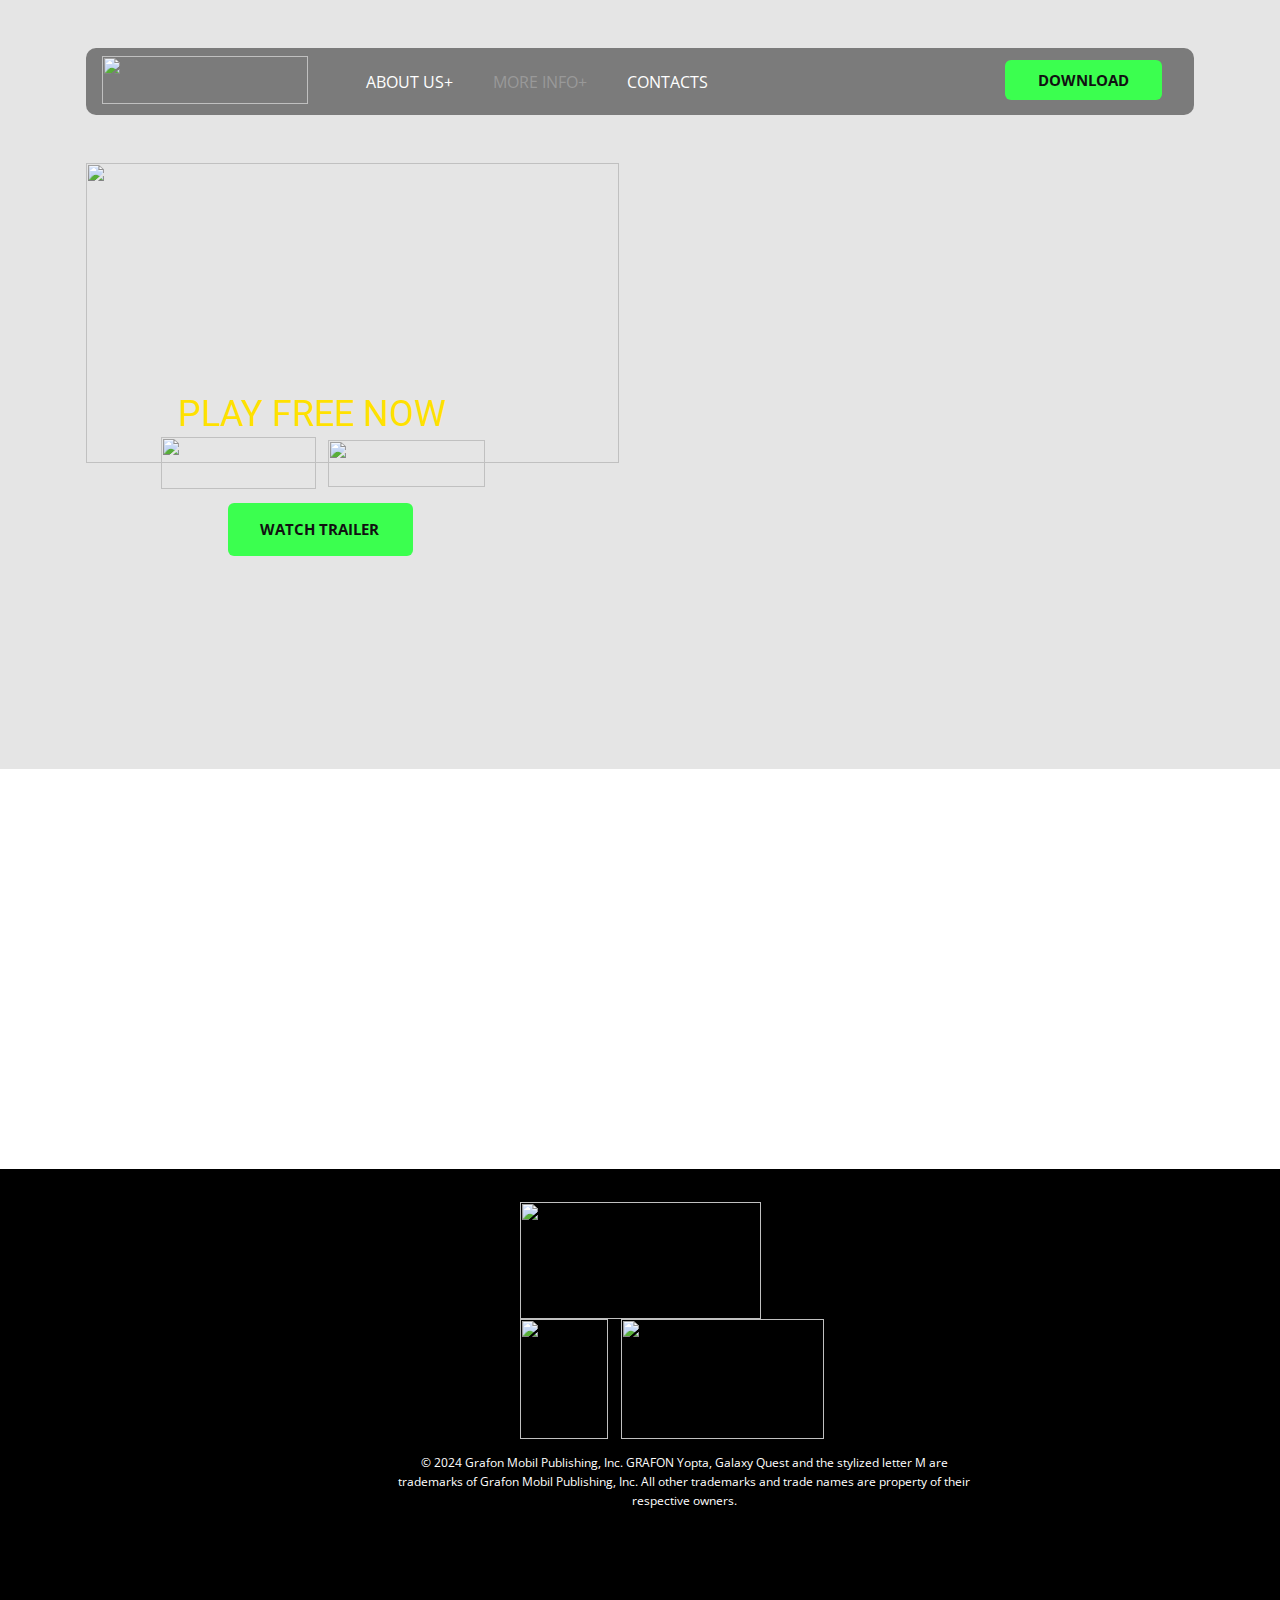
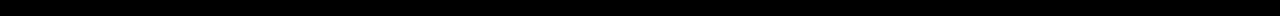
==== About.html @ 9464ef7a "Add files via upload" ====
<!DOCTYPE html>
<html style="font-size: 16px;" lang="en"><head>
    <meta name="viewport" content="width=device-width, initial-scale=1.0">
    <meta charset="utf-8">
    <meta name="keywords" content="">
    <meta name="description" content="">
    <title>About</title>
    <link rel="stylesheet" href="nicepage.css" media="screen">
<link rel="stylesheet" href="About.css" media="screen">
    <script class="u-script" type="text/javascript" src="jquery.js" defer=""></script>
    <script class="u-script" type="text/javascript" src="nicepage.js" defer=""></script>
    <meta name="generator" content="Nicepage 6.8.9, nicepage.com">
    <link id="u-theme-google-font" rel="stylesheet" href="https://fonts.googleapis.com/css?family=Roboto:100,100i,300,300i,400,400i,500,500i,700,700i,900,900i|Open+Sans:300,300i,400,400i,500,500i,600,600i,700,700i,800,800i">
    
    
    
    <script type="application/ld+json">{
		"@context": "http://schema.org",
		"@type": "Organization",
		"name": "GalaxyQuest",
		"logo": "images/LOGO-HEADER.png"
}</script>
    <meta name="theme-color" content="#478ac9">
    <meta property="og:title" content="About">
    <meta property="og:type" content="website">
  <meta data-intl-tel-input-cdn-path="intlTelInput/"></head>
  <body data-path-to-root="./" data-include-products="false" class="u-body u-xl-mode" data-lang="en"><header class="u-clearfix u-header u-image u-shading u-header" id="sec-cfab" data-image-width="1820" data-image-height="1024"><div class="u-clearfix u-sheet u-sheet-1">
        <div class="u-container-style u-custom-color-3 u-expanded-width-sm u-expanded-width-xs u-group u-radius u-shape-round u-group-1">
          <div class="u-container-layout u-container-layout-1">
            <nav class="u-menu u-menu-one-level u-offcanvas u-menu-1">
              <div class="menu-collapse" style="font-size: 1rem; letter-spacing: 0px;">
                <a class="u-button-style u-custom-left-right-menu-spacing u-custom-padding-bottom u-custom-text-active-color u-custom-top-bottom-menu-spacing u-nav-link u-text-active-palette-1-base u-text-hover-palette-2-base" href="#">
                  <svg class="u-svg-link" viewBox="0 0 24 24"><use xlink:href="#menu-hamburger"></use></svg>
                  <svg class="u-svg-content" version="1.1" id="menu-hamburger" viewBox="0 0 16 16" x="0px" y="0px" xmlns:xlink="http://www.w3.org/1999/xlink" xmlns="http://www.w3.org/2000/svg"><g><rect y="1" width="16" height="2"></rect><rect y="7" width="16" height="2"></rect><rect y="13" width="16" height="2"></rect>
</g></svg>
                </a>
              </div>
              <div class="u-custom-menu u-nav-container">
                <ul class="u-nav u-unstyled u-nav-1"><li class="u-nav-item"><a class="u-button-style u-nav-link u-text-active-grey-40 u-text-hover-palette-2-base" href="Home.html" style="padding: 10px 20px;">ABOUT US+</a>
</li><li class="u-nav-item"><a class="u-button-style u-nav-link u-text-active-grey-40 u-text-hover-palette-2-base" href="About.html" style="padding: 10px 20px;">MORE INFO+</a>
</li><li class="u-nav-item"><a class="u-button-style u-nav-link u-text-active-grey-40 u-text-hover-palette-2-base" href="Contact.html" style="padding: 10px 20px;">CONTACTS</a>
</li></ul>
              </div>
              <div class="u-custom-menu u-nav-container-collapse">
                <div class="u-black u-container-style u-inner-container-layout u-opacity u-opacity-95 u-sidenav">
                  <div class="u-inner-container-layout u-sidenav-overflow">
                    <div class="u-menu-close"></div>
                    <ul class="u-align-center u-nav u-popupmenu-items u-unstyled u-nav-2"><li class="u-nav-item"><a class="u-button-style u-nav-link" href="Home.html">ABOUT US+</a>
</li><li class="u-nav-item"><a class="u-button-style u-nav-link" href="About.html">MORE INFO+</a>
</li><li class="u-nav-item"><a class="u-button-style u-nav-link" href="Contact.html">CONTACTS</a>
</li></ul>
                  </div>
                </div>
                <div class="u-black u-menu-overlay u-opacity u-opacity-70"></div>
              </div>
            </nav>
            <a href="#" class="u-image u-logo u-image-1" data-image-width="1640" data-image-height="380">
              <img src="images/LOGO-HEADER.png" class="u-logo-image u-logo-image-1">
            </a>
            <a href="#" class="u-border-none u-btn u-btn-round u-button-style u-custom-color-2 u-hidden-sm u-hidden-xs u-hover-custom-color-1 u-radius u-btn-1">DOWNLOAD </a>
          </div>
        </div>
        <img class="u-expanded-width-xs u-image u-image-contain u-image-default u-image-2" src="images/5520489fffa1f0662488ad023445da06.png" alt="" data-image-width="1280" data-image-height="720">
        <h3 class="u-text u-text-custom-color-4 u-text-default u-text-1">PLAY FREE NOW</h3>
        <img class="u-hover-feature u-image u-image-default u-image-3" src="images/3db28f55d11c2901cf7887882b07db37.png" alt="" data-image-width="748" data-image-height="250">
        <img class="u-hover-feature u-image u-image-default u-image-4" src="images/3f15065151ddfb45843c0afd365b71b0.png" alt="" data-image-width="564" data-image-height="168">
        <a href="#" class="u-border-none u-btn u-btn-round u-button-style u-custom-color-2 u-hidden-sm u-hidden-xs u-hover-custom-color-1 u-radius u-btn-2">WATCH TRAILER </a>
      </div></header>
    <section class="u-clearfix u-section-1" id="sec-b028">
      <div class="u-clearfix u-sheet u-sheet-1"></div>
    </section>
    
    
    
    <footer class="u-align-center u-black u-clearfix u-footer u-footer" id="sec-76aa" data-image-width="1218" data-image-height="374"><div class="u-clearfix u-sheet u-sheet-1">
        <img class="u-expanded-width-xs u-image u-image-contain u-image-default u-image-1" src="images/5520489fffa1f0662488ad023445da06.png" alt="" data-image-width="1280" data-image-height="720">
        <img class="u-image u-image-contain u-image-default u-image-2" src="images/fbcaf3505ed59f0f2ab0ed6fae6ec672.png" alt="" data-image-width="424" data-image-height="251">
        <img class="u-image u-image-default u-preserve-proportions u-image-3" src="images/bc784699c14fa376bfe67b339e86b801.jfif" alt="" data-image-width="88" data-image-height="120">
        <p class="u-text u-text-1">© 2024 Grafon Mobil Publishing, Inc. GRAFON Yopta, Galaxy Quest and the stylized letter M are trademarks of Grafon Mobil
Publishing, Inc. All other trademarks and trade names are property of their respective owners.</p>
        <img class="u-image u-image-default u-image-4" src="images/87baf60bdcc85411d6ec680732cd2361.png" alt="" data-image-width="800" data-image-height="533">
      </div></footer>
    
</body></html>
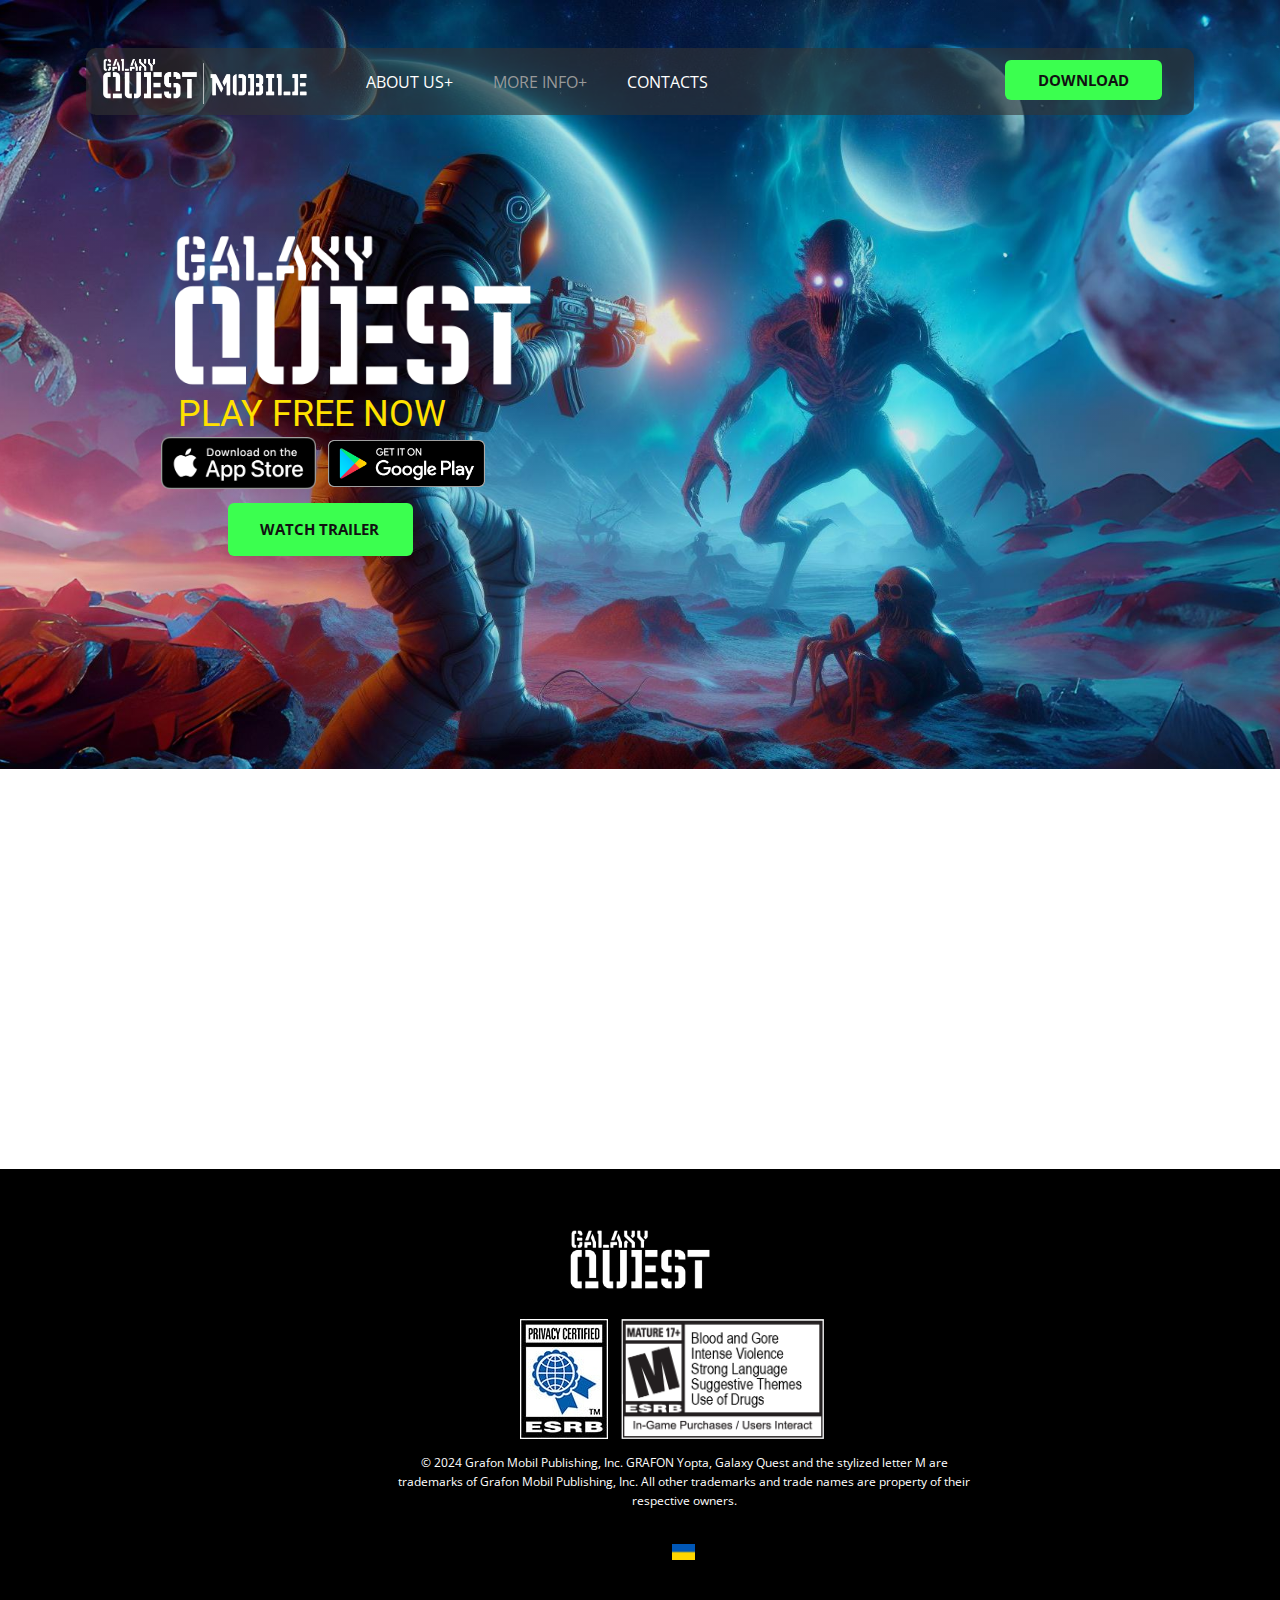
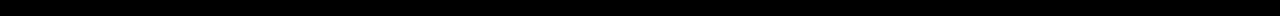
==== commit 0a3daaf0: "Update About.html" ====
--- a/About.html
+++ b/About.html
@@ -11,7 +11,7 @@
     <script class="u-script" type="text/javascript" src="nicepage.js" defer=""></script>
     <meta name="generator" content="Nicepage 6.8.9, nicepage.com">
     <link id="u-theme-google-font" rel="stylesheet" href="https://fonts.googleapis.com/css?family=Roboto:100,100i,300,300i,400,400i,500,500i,700,700i,900,900i|Open+Sans:300,300i,400,400i,500,500i,600,600i,700,700i,800,800i">
-    
+    <link rel="icon" type="image/x-icon" href="images/5520489fffa1f0662488ad023445da06.png">
     
     
     <script type="application/ld+json">{
@@ -81,4 +81,4 @@
         <img class="u-image u-image-default u-image-4" src="images/87baf60bdcc85411d6ec680732cd2361.png" alt="" data-image-width="800" data-image-height="533">
       </div></footer>
     
-</body></html>+</body></html>
